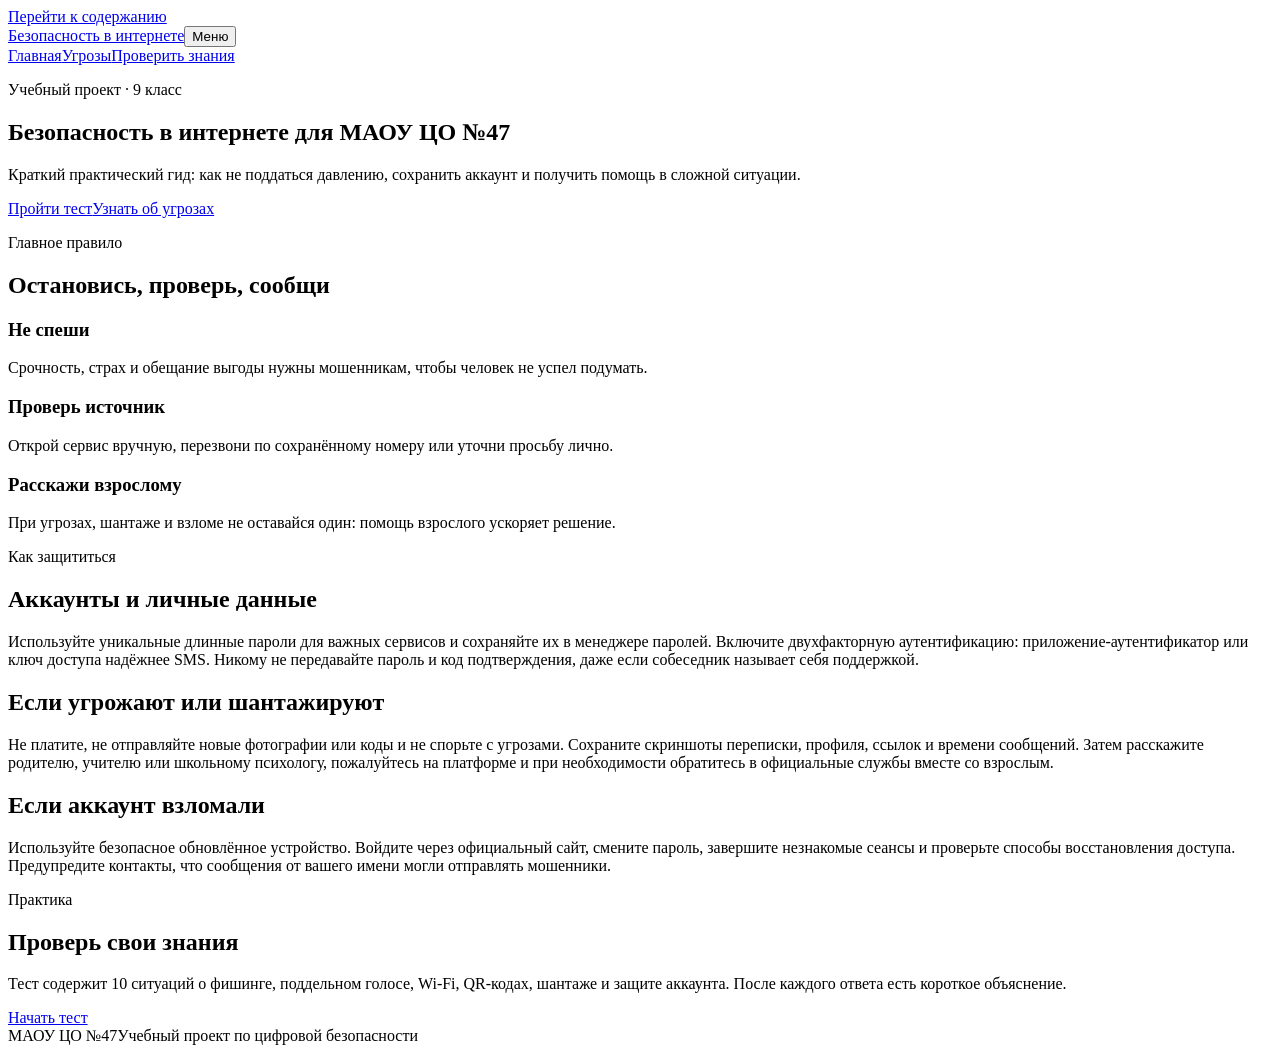
==== index.html @ e33a624e "Add files via upload" ====
<!doctype html>
<html lang="ru">
<head><meta charset="utf-8"><meta name="viewport" content="width=device-width, initial-scale=1"><meta name="description" content="Учебный сайт о безопасности в интернете."><title>Безопасность в интернете — МАОУ ЦО №47</title><link rel="stylesheet" href="assets/styles.css"></head>
<body>
<a class="skip-link" href="#main">Перейти к содержанию</a>
<header class="site-header"><div class="container nav-wrap"><a class="brand" href="index.html">Безопасность в интернете</a><button class="menu-toggle" type="button" aria-expanded="false" aria-controls="site-nav">Меню</button><nav id="site-nav" class="site-nav" aria-label="Основная навигация"><a class="active" href="index.html">Главная</a><a href="threats.html">Угрозы</a><a href="quiz.html">Проверить знания</a></nav></div></header>
<main id="main">
<section class="hero container"><div><p class="eyebrow">Учебный проект · 9 класс</p><h1>Безопасность в интернете для МАОУ ЦО №47</h1><p class="lead">Краткий практический гид: как не поддаться давлению, сохранить аккаунт и получить помощь в сложной ситуации.</p><div class="actions"><a class="button" href="quiz.html">Пройти тест</a><a class="button button-secondary" href="threats.html">Узнать об угрозах</a></div></div></section>
<section class="container section"><p class="eyebrow">Главное правило</p><h2>Остановись, проверь, сообщи</h2><div class="text-columns"><article><h3>Не спеши</h3><p>Срочность, страх и обещание выгоды нужны мошенникам, чтобы человек не успел подумать.</p></article><article><h3>Проверь источник</h3><p>Открой сервис вручную, перезвони по сохранённому номеру или уточни просьбу лично.</p></article><article><h3>Расскажи взрослому</h3><p>При угрозах, шантаже и взломе не оставайся один: помощь взрослого ускоряет решение.</p></article></div></section>
<section class="container section theory"><p class="eyebrow">Как защититься</p><h2>Аккаунты и личные данные</h2><p>Используйте уникальные длинные пароли для важных сервисов и сохраняйте их в менеджере паролей. Включите двухфакторную аутентификацию: приложение-аутентификатор или ключ доступа надёжнее SMS. Никому не передавайте пароль и код подтверждения, даже если собеседник называет себя поддержкой.</p><h2>Если угрожают или шантажируют</h2><p>Не платите, не отправляйте новые фотографии или коды и не спорьте с угрозами. Сохраните скриншоты переписки, профиля, ссылок и времени сообщений. Затем расскажите родителю, учителю или школьному психологу, пожалуйтесь на платформе и при необходимости обратитесь в официальные службы вместе со взрослым.</p><h2>Если аккаунт взломали</h2><p>Используйте безопасное обновлённое устройство. Войдите через официальный сайт, смените пароль, завершите незнакомые сеансы и проверьте способы восстановления доступа. Предупредите контакты, что сообщения от вашего имени могли отправлять мошенники.</p></section>
<section class="container section text-section"><p class="eyebrow">Практика</p><h2>Проверь свои знания</h2><p>Тест содержит 10 ситуаций о фишинге, поддельном голосе, Wi‑Fi, QR-кодах, шантаже и защите аккаунта. После каждого ответа есть короткое объяснение.</p><a class="button" href="quiz.html">Начать тест</a></section>
</main>
<footer class="site-footer"><div class="container"><span>МАОУ ЦО №47</span><span>Учебный проект по цифровой безопасности</span></div></footer><script src="assets/site.js"></script>
</body></html>
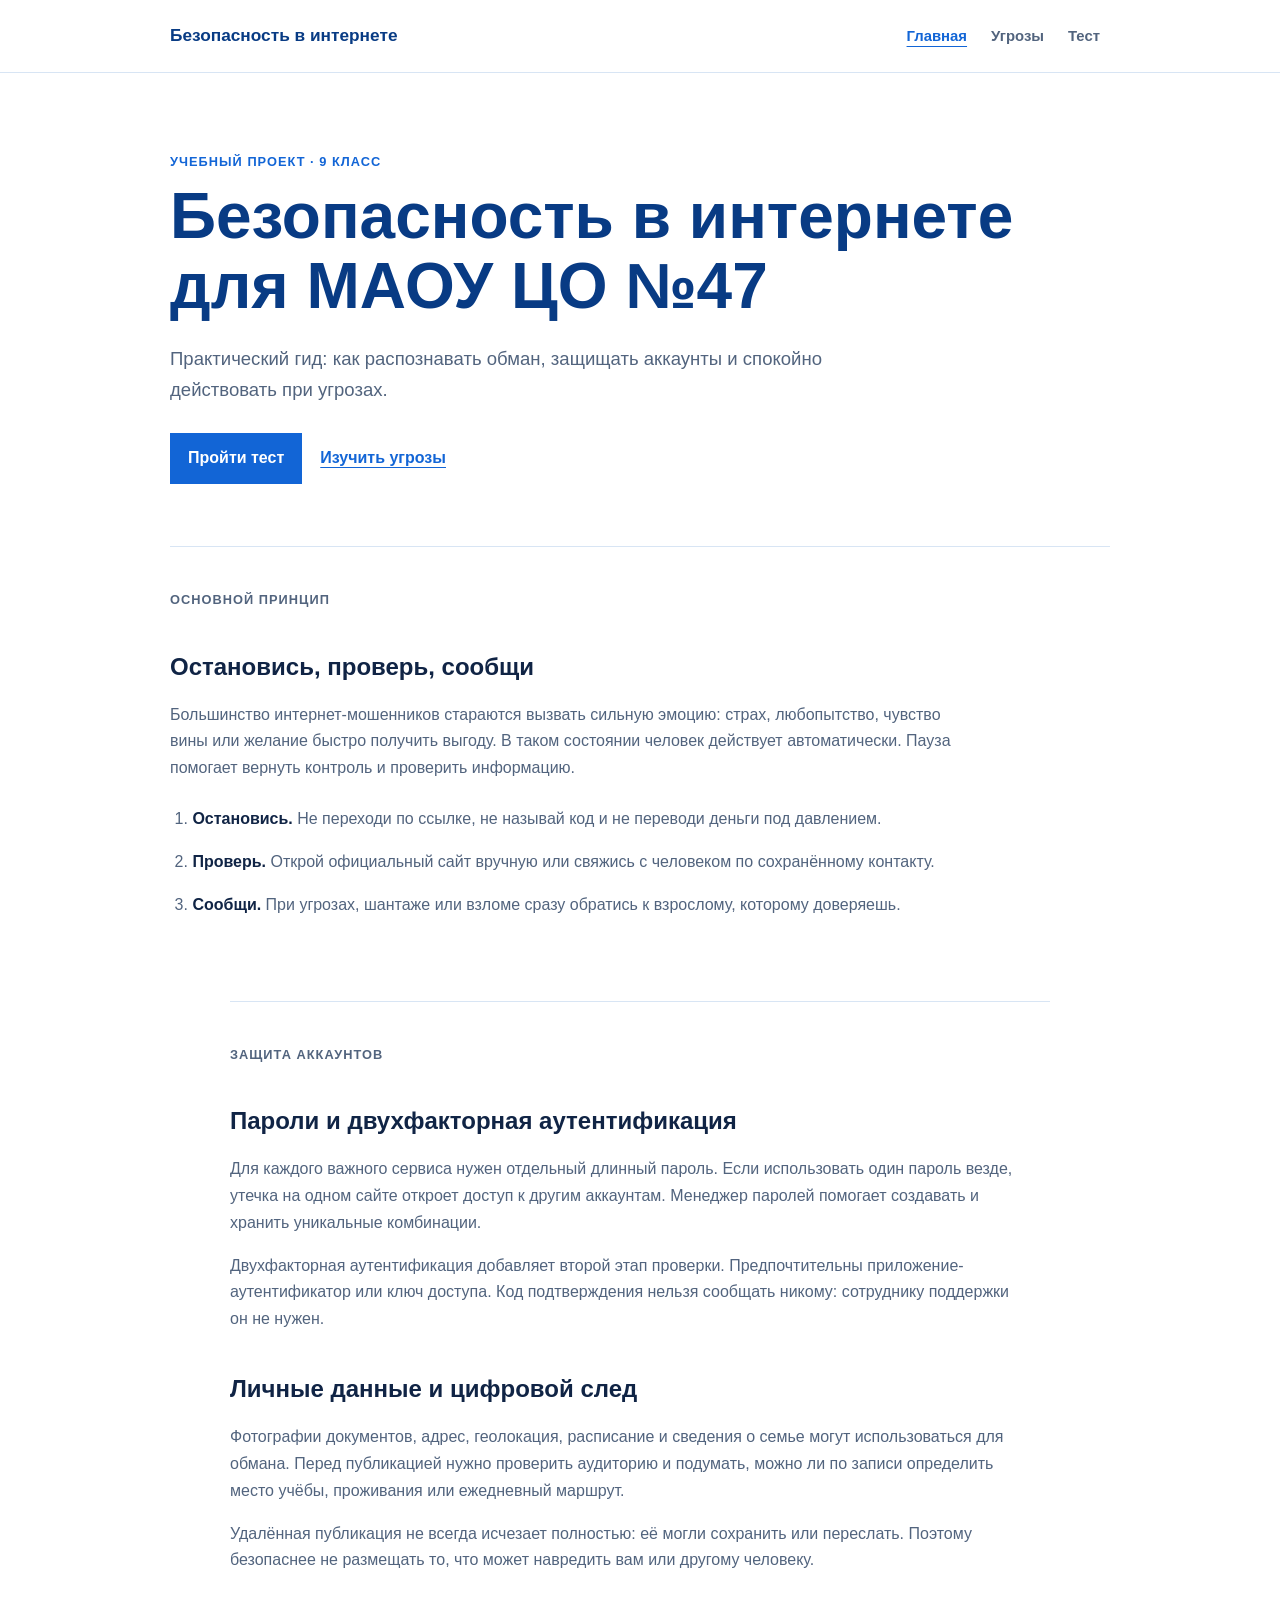
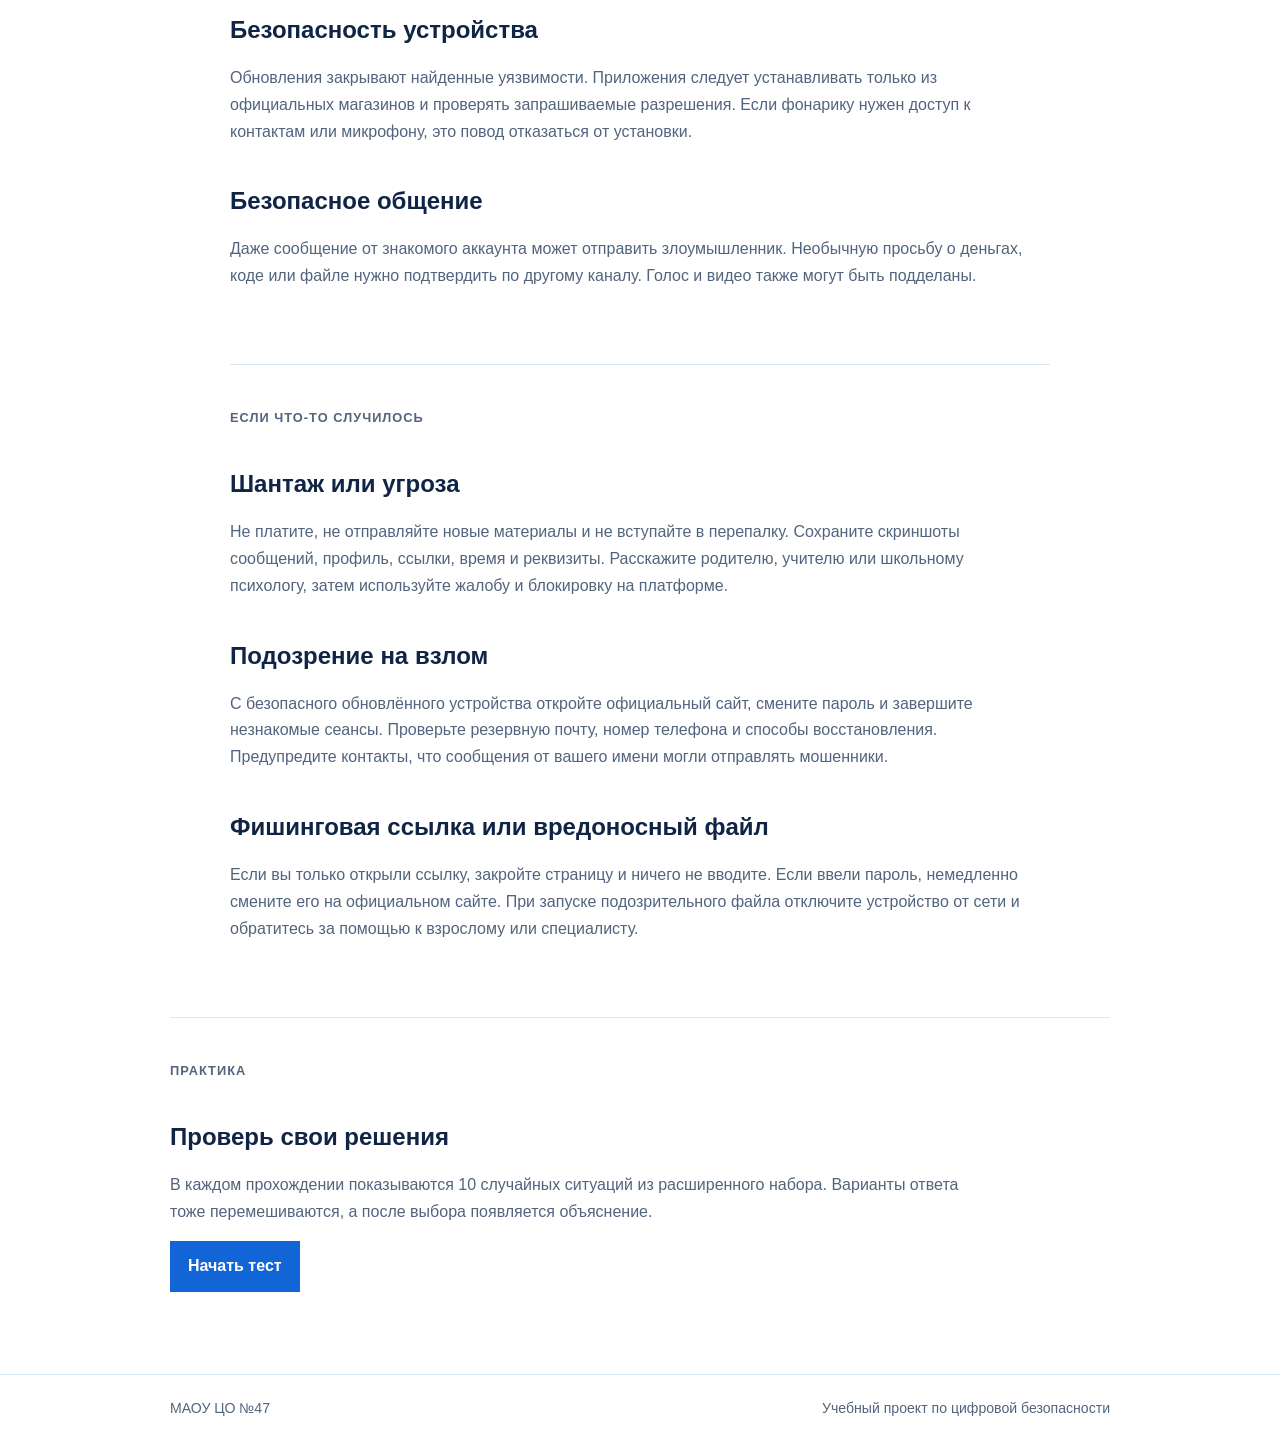
==== commit 66d75abe: "Add files via upload" ====
--- a/index.html
+++ b/index.html
@@ -1,14 +1,82 @@
 <!doctype html>
 <html lang="ru">
-<head><meta charset="utf-8"><meta name="viewport" content="width=device-width, initial-scale=1"><meta name="description" content="Учебный сайт о безопасности в интернете."><title>Безопасность в интернете — МАОУ ЦО №47</title><link rel="stylesheet" href="assets/styles.css"></head>
+<head>
+  <meta charset="utf-8">
+  <meta name="viewport" content="width=device-width, initial-scale=1">
+  <meta name="description" content="Учебный сайт о безопасности в интернете для МАОУ ЦО №47.">
+  <title>Безопасность в интернете — МАОУ ЦО №47</title>
+  <link rel="stylesheet" href="assets/styles.css">
+</head>
 <body>
-<a class="skip-link" href="#main">Перейти к содержанию</a>
-<header class="site-header"><div class="container nav-wrap"><a class="brand" href="index.html">Безопасность в интернете</a><button class="menu-toggle" type="button" aria-expanded="false" aria-controls="site-nav">Меню</button><nav id="site-nav" class="site-nav" aria-label="Основная навигация"><a class="active" href="index.html">Главная</a><a href="threats.html">Угрозы</a><a href="quiz.html">Проверить знания</a></nav></div></header>
-<main id="main">
-<section class="hero container"><div><p class="eyebrow">Учебный проект · 9 класс</p><h1>Безопасность в интернете для МАОУ ЦО №47</h1><p class="lead">Краткий практический гид: как не поддаться давлению, сохранить аккаунт и получить помощь в сложной ситуации.</p><div class="actions"><a class="button" href="quiz.html">Пройти тест</a><a class="button button-secondary" href="threats.html">Узнать об угрозах</a></div></div></section>
-<section class="container section"><p class="eyebrow">Главное правило</p><h2>Остановись, проверь, сообщи</h2><div class="text-columns"><article><h3>Не спеши</h3><p>Срочность, страх и обещание выгоды нужны мошенникам, чтобы человек не успел подумать.</p></article><article><h3>Проверь источник</h3><p>Открой сервис вручную, перезвони по сохранённому номеру или уточни просьбу лично.</p></article><article><h3>Расскажи взрослому</h3><p>При угрозах, шантаже и взломе не оставайся один: помощь взрослого ускоряет решение.</p></article></div></section>
-<section class="container section theory"><p class="eyebrow">Как защититься</p><h2>Аккаунты и личные данные</h2><p>Используйте уникальные длинные пароли для важных сервисов и сохраняйте их в менеджере паролей. Включите двухфакторную аутентификацию: приложение-аутентификатор или ключ доступа надёжнее SMS. Никому не передавайте пароль и код подтверждения, даже если собеседник называет себя поддержкой.</p><h2>Если угрожают или шантажируют</h2><p>Не платите, не отправляйте новые фотографии или коды и не спорьте с угрозами. Сохраните скриншоты переписки, профиля, ссылок и времени сообщений. Затем расскажите родителю, учителю или школьному психологу, пожалуйтесь на платформе и при необходимости обратитесь в официальные службы вместе со взрослым.</p><h2>Если аккаунт взломали</h2><p>Используйте безопасное обновлённое устройство. Войдите через официальный сайт, смените пароль, завершите незнакомые сеансы и проверьте способы восстановления доступа. Предупредите контакты, что сообщения от вашего имени могли отправлять мошенники.</p></section>
-<section class="container section text-section"><p class="eyebrow">Практика</p><h2>Проверь свои знания</h2><p>Тест содержит 10 ситуаций о фишинге, поддельном голосе, Wi‑Fi, QR-кодах, шантаже и защите аккаунта. После каждого ответа есть короткое объяснение.</p><a class="button" href="quiz.html">Начать тест</a></section>
-</main>
-<footer class="site-footer"><div class="container"><span>МАОУ ЦО №47</span><span>Учебный проект по цифровой безопасности</span></div></footer><script src="assets/site.js"></script>
-</body></html>
+  <a class="skip-link" href="#main">Перейти к содержанию</a>
+  <div class="mobile-edge mobile-edge-top" aria-hidden="true"></div>
+  <header class="site-header">
+    <div class="container nav-wrap">
+      <a class="brand" href="index.html">Безопасность в интернете</a>
+      <nav class="site-nav" aria-label="Основная навигация">
+        <a class="active" href="index.html">Главная</a>
+        <a href="threats.html">Угрозы</a>
+        <a href="quiz.html">Тест</a>
+      </nav>
+    </div>
+  </header>
+  <main id="main">
+    <section class="hero container">
+      <p class="eyebrow">Учебный проект · 9 класс</p>
+      <h1>Безопасность в интернете для МАОУ ЦО №47</h1>
+      <p class="lead">Практический гид: как распознавать обман, защищать аккаунты и спокойно действовать при угрозах.</p>
+      <div class="actions"><a class="button" href="quiz.html">Пройти тест</a><a class="text-link" href="threats.html">Изучить угрозы</a></div>
+    </section>
+
+    <section class="container section">
+      <p class="eyebrow">Основной принцип</p>
+      <h2>Остановись, проверь, сообщи</h2>
+      <p>Большинство интернет-мошенников стараются вызвать сильную эмоцию: страх, любопытство, чувство вины или желание быстро получить выгоду. В таком состоянии человек действует автоматически. Пауза помогает вернуть контроль и проверить информацию.</p>
+      <ol class="numbered-list">
+        <li><strong>Остановись.</strong> Не переходи по ссылке, не называй код и не переводи деньги под давлением.</li>
+        <li><strong>Проверь.</strong> Открой официальный сайт вручную или свяжись с человеком по сохранённому контакту.</li>
+        <li><strong>Сообщи.</strong> При угрозах, шантаже или взломе сразу обратись к взрослому, которому доверяешь.</li>
+      </ol>
+    </section>
+
+    <section class="container section theory">
+      <p class="eyebrow">Защита аккаунтов</p>
+      <h2>Пароли и двухфакторная аутентификация</h2>
+      <p>Для каждого важного сервиса нужен отдельный длинный пароль. Если использовать один пароль везде, утечка на одном сайте откроет доступ к другим аккаунтам. Менеджер паролей помогает создавать и хранить уникальные комбинации.</p>
+      <p>Двухфакторная аутентификация добавляет второй этап проверки. Предпочтительны приложение-аутентификатор или ключ доступа. Код подтверждения нельзя сообщать никому: сотруднику поддержки он не нужен.</p>
+
+      <h2>Личные данные и цифровой след</h2>
+      <p>Фотографии документов, адрес, геолокация, расписание и сведения о семье могут использоваться для обмана. Перед публикацией нужно проверить аудиторию и подумать, можно ли по записи определить место учёбы, проживания или ежедневный маршрут.</p>
+      <p>Удалённая публикация не всегда исчезает полностью: её могли сохранить или переслать. Поэтому безопаснее не размещать то, что может навредить вам или другому человеку.</p>
+
+      <h2>Безопасность устройства</h2>
+      <p>Обновления закрывают найденные уязвимости. Приложения следует устанавливать только из официальных магазинов и проверять запрашиваемые разрешения. Если фонарику нужен доступ к контактам или микрофону, это повод отказаться от установки.</p>
+
+      <h2>Безопасное общение</h2>
+      <p>Даже сообщение от знакомого аккаунта может отправить злоумышленник. Необычную просьбу о деньгах, коде или файле нужно подтвердить по другому каналу. Голос и видео также могут быть подделаны.</p>
+    </section>
+
+    <section class="container section theory">
+      <p class="eyebrow">Если что-то случилось</p>
+      <h2>Шантаж или угроза</h2>
+      <p>Не платите, не отправляйте новые материалы и не вступайте в перепалку. Сохраните скриншоты сообщений, профиль, ссылки, время и реквизиты. Расскажите родителю, учителю или школьному психологу, затем используйте жалобу и блокировку на платформе.</p>
+
+      <h2>Подозрение на взлом</h2>
+      <p>С безопасного обновлённого устройства откройте официальный сайт, смените пароль и завершите незнакомые сеансы. Проверьте резервную почту, номер телефона и способы восстановления. Предупредите контакты, что сообщения от вашего имени могли отправлять мошенники.</p>
+
+      <h2>Фишинговая ссылка или вредоносный файл</h2>
+      <p>Если вы только открыли ссылку, закройте страницу и ничего не вводите. Если ввели пароль, немедленно смените его на официальном сайте. При запуске подозрительного файла отключите устройство от сети и обратитесь за помощью к взрослому или специалисту.</p>
+    </section>
+
+    <section class="container section text-section">
+      <p class="eyebrow">Практика</p>
+      <h2>Проверь свои решения</h2>
+      <p>В каждом прохождении показываются 10 случайных ситуаций из расширенного набора. Варианты ответа тоже перемешиваются, а после выбора появляется объяснение.</p>
+      <a class="button" href="quiz.html">Начать тест</a>
+    </section>
+  </main>
+  <footer class="site-footer"><div class="container"><span>МАОУ ЦО №47</span><span>Учебный проект по цифровой безопасности</span></div></footer>
+  <nav class="mobile-bottom-nav mobile-edge" aria-label="Мобильная навигация"><a class="active" href="index.html">Главная</a><a href="threats.html">Угрозы</a><a href="quiz.html">Тест</a></nav>
+  <script src="assets/site.js"></script>
+</body>
+</html>
--- a/assets/styles.css
+++ b/assets/styles.css
@@ -0,0 +1,3 @@
+:root{--blue:#1265d6;--deep:#083b84;--pale:#eaf4ff;--ink:#102445;--muted:#52647e;--line:#d8e5f4;--success:#087d56;--danger:#b43b4a}*{box-sizing:border-box}html{scroll-behavior:smooth}body{margin:0;background:#fff;color:var(--ink);font-family:Arial,sans-serif;line-height:1.68}.container{width:min(940px,calc(100% - 40px));margin:auto}.skip-link{position:absolute;left:-9999px}.skip-link:focus{left:16px;top:16px;padding:8px;background:#fff;z-index:10}.site-header{position:sticky;top:0;z-index:5;background:rgba(255,255,255,.96);border-bottom:1px solid var(--line);backdrop-filter:blur(12px)}.nav-wrap{display:flex;align-items:center;justify-content:space-between;gap:20px;min-height:72px}.brand{color:var(--deep);font-size:1.08rem;font-weight:800;text-decoration:none}.site-nav{display:flex;align-items:center;gap:4px}.site-nav a{padding:8px 10px;color:var(--muted);font-size:.93rem;font-weight:700;text-decoration:none}.site-nav a:hover,.site-nav .active{color:var(--blue);text-decoration:underline;text-underline-offset:5px}.hero{padding:78px 0 62px}.eyebrow{margin:0 0 10px;color:var(--blue);font-size:.8rem;font-weight:800;letter-spacing:.08em;text-transform:uppercase}.hero h1,.page h1{max-width:850px;margin:.1em 0 .35em;color:var(--deep);font-size:clamp(2.35rem,5vw,4.4rem);line-height:1.08}h2{margin-top:1.7em;line-height:1.25}h3{margin-bottom:.35em}.lead{max-width:760px;color:var(--muted);font-size:1.16rem}.actions{display:flex;align-items:center;flex-wrap:wrap;gap:18px;margin-top:28px}.button{display:inline-block;padding:11px 17px;border:1px solid var(--blue);background:var(--blue);color:#fff;font:inherit;font-weight:750;text-decoration:none;cursor:pointer}.button:hover{border-color:var(--deep);background:var(--deep)}.button-secondary{border-color:var(--line);background:#fff;color:var(--blue)}.text-link{color:var(--blue);font-weight:750;text-underline-offset:4px}.section{padding:42px 0 58px;border-top:1px solid var(--line)}.section>p,.theory p{max-width:800px;color:var(--muted)}.text-section{padding-bottom:82px}.page{padding:62px 0 72px}.theory{max-width:820px}.theory h2{font-size:1.5rem}.numbered-list{max-width:800px;padding-left:1.4rem}.numbered-list li{padding:8px 0;color:var(--muted)}.numbered-list strong{color:var(--ink)}.quiz-page{max-width:920px}.quiz-area{margin:25px 0;padding:25px 0;border-top:1px solid var(--line);border-bottom:1px solid var(--line)}.quiz-progress{display:flex;align-items:center;gap:15px;color:var(--muted);font-size:.9rem;font-weight:700}.progress{height:5px;flex:1;overflow:hidden;background:var(--pale)}.progress i{display:block;height:100%;background:var(--blue);transition:width .3s}.topic{margin:25px 0 5px;color:var(--blue);font-weight:750}.quiz-area h2{margin-top:0;font-size:1.35rem}.options{display:grid;gap:0;margin:22px 0;border-top:1px solid var(--line)}.option{display:flex;align-items:flex-start;gap:12px;min-height:58px;padding:15px 0;border:0;border-bottom:1px solid var(--line);background:#fff;color:var(--ink);font:inherit;line-height:1.4;text-align:left;cursor:pointer}.option:hover:not(:disabled){color:var(--blue)}.option b{flex:none;color:var(--blue)}.option.correct{color:var(--success)}.option.incorrect{color:var(--danger)}.feedback{margin-top:20px;padding:14px 0;border-top:1px solid var(--line)}.feedback p{margin:.35em 0 1em}.success strong{color:var(--success)}.warning strong{color:var(--danger)}.stats-section{display:grid;grid-template-columns:1fr 1fr;gap:28px;margin-bottom:20px;padding:25px 0;border-bottom:1px solid var(--line)}.stats-section h2{margin-top:0}.stats-note{color:var(--muted);font-size:.92rem}.stats-grid{display:grid;grid-template-columns:1fr 1fr;gap:14px}.stat strong{display:block;color:var(--deep);font-size:1.45rem;line-height:1.1}.stat span{color:var(--muted);font-size:.8rem}.stat-wide{grid-column:span 2}.stat-wide strong{font-size:.95rem}.result-dialog{width:min(560px,calc(100% - 32px));padding:0;border:0;background:#fff;color:var(--ink);box-shadow:0 22px 80px rgba(3,35,82,.28)}.result-dialog::backdrop{background:rgba(5,24,54,.62);backdrop-filter:blur(4px)}.result-dialog[open]{animation:dialog-in .22s ease-out}.result-dialog-content{padding:28px}.result-dialog h2{margin:.2em 0 .3em;color:var(--deep);font-size:2rem}.result-topics{margin:22px 0;padding:14px 0;border-top:1px solid var(--line);border-bottom:1px solid var(--line)}.dialog-actions{display:flex;flex-wrap:wrap;gap:12px}.button-quiet{border-color:var(--line);background:#fff;color:var(--deep)}@keyframes dialog-in{from{opacity:0;transform:translateY(12px) scale(.98)}to{opacity:1;transform:none}}.site-footer{border-top:1px solid var(--line);background:#fff;color:var(--muted);font-size:.88rem}.site-footer .container{display:flex;justify-content:space-between;gap:20px;padding:22px 0}.mobile-edge,.mobile-bottom-nav{display:none}
+@media(max-width:760px){body{padding-top:10px;padding-bottom:70px}.container{width:min(100% - 30px,940px)}.site-header{position:relative;top:auto;border-bottom:0}.nav-wrap{justify-content:center;min-height:62px}.brand{text-align:center;font-size:1rem}.site-nav{display:none}.mobile-edge{display:block;position:fixed;right:0;left:0;z-index:20;background:linear-gradient(100deg,var(--deep),var(--blue));transition:opacity .28s ease,transform .28s ease}.mobile-edge-top{top:0;height:10px}.mobile-bottom-nav{bottom:0;display:flex;height:62px;align-items:center;justify-content:space-around;padding:0 10px;padding-bottom:env(safe-area-inset-bottom)}.mobile-bottom-nav a{padding:10px;color:#fff;font-size:.86rem;font-weight:750;text-decoration:none}.mobile-bottom-nav a.active{text-decoration:underline;text-underline-offset:5px}.mobile-edges-hidden .mobile-edge-top{opacity:0;transform:translateY(-100%)}.mobile-edges-hidden .mobile-bottom-nav{opacity:0;pointer-events:none;transform:translateY(100%)}.hero{padding:42px 0 46px}.hero h1,.page h1{font-size:2.45rem}.page{padding:36px 0 58px}.section{padding:34px 0 46px}.stats-section{grid-template-columns:1fr;gap:20px}.site-footer .container{flex-direction:column;gap:4px}.result-dialog-content{padding:22px}.dialog-actions{flex-direction:column}.dialog-actions .button{width:100%;text-align:center}}
+@media(max-width:420px){.hero h1,.page h1{font-size:2.08rem}.quiz-progress{flex-direction:column;align-items:flex-start;gap:6px}.progress{width:100%;flex:auto}.option{min-height:0}}
